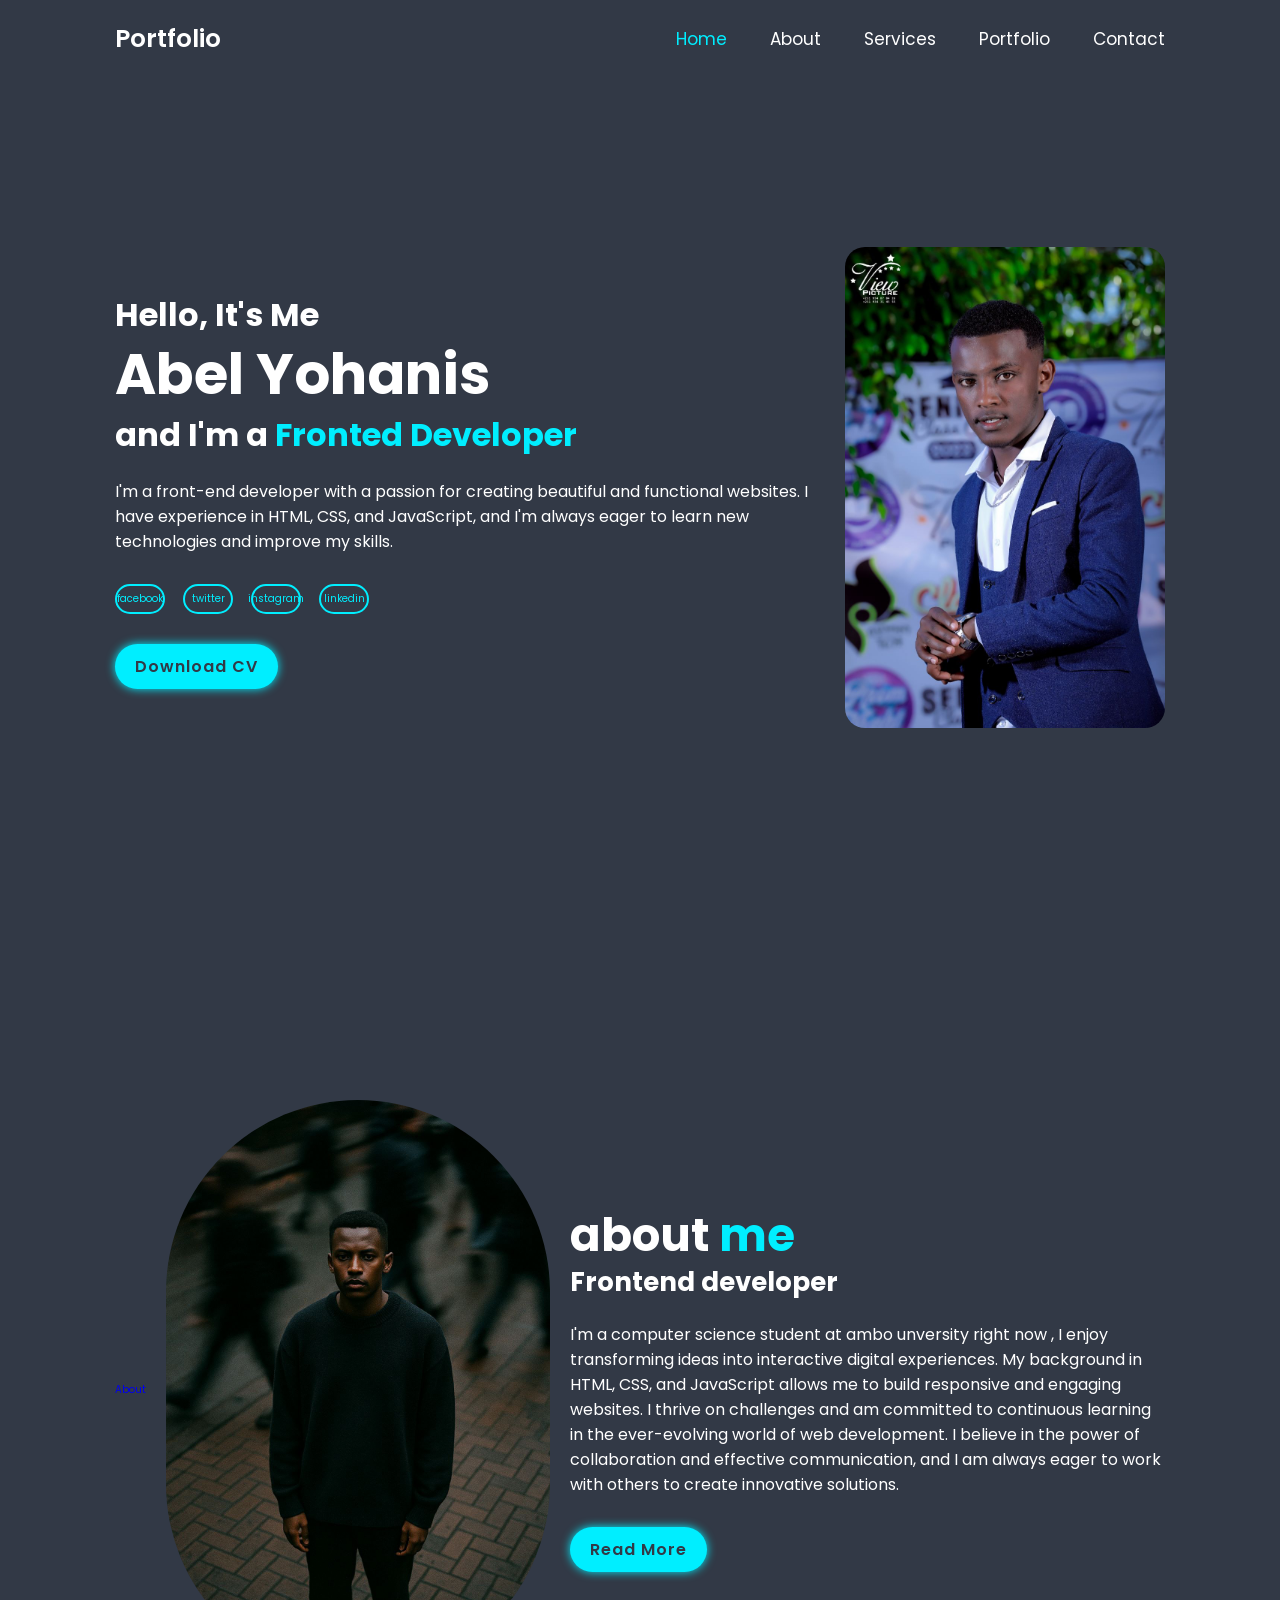
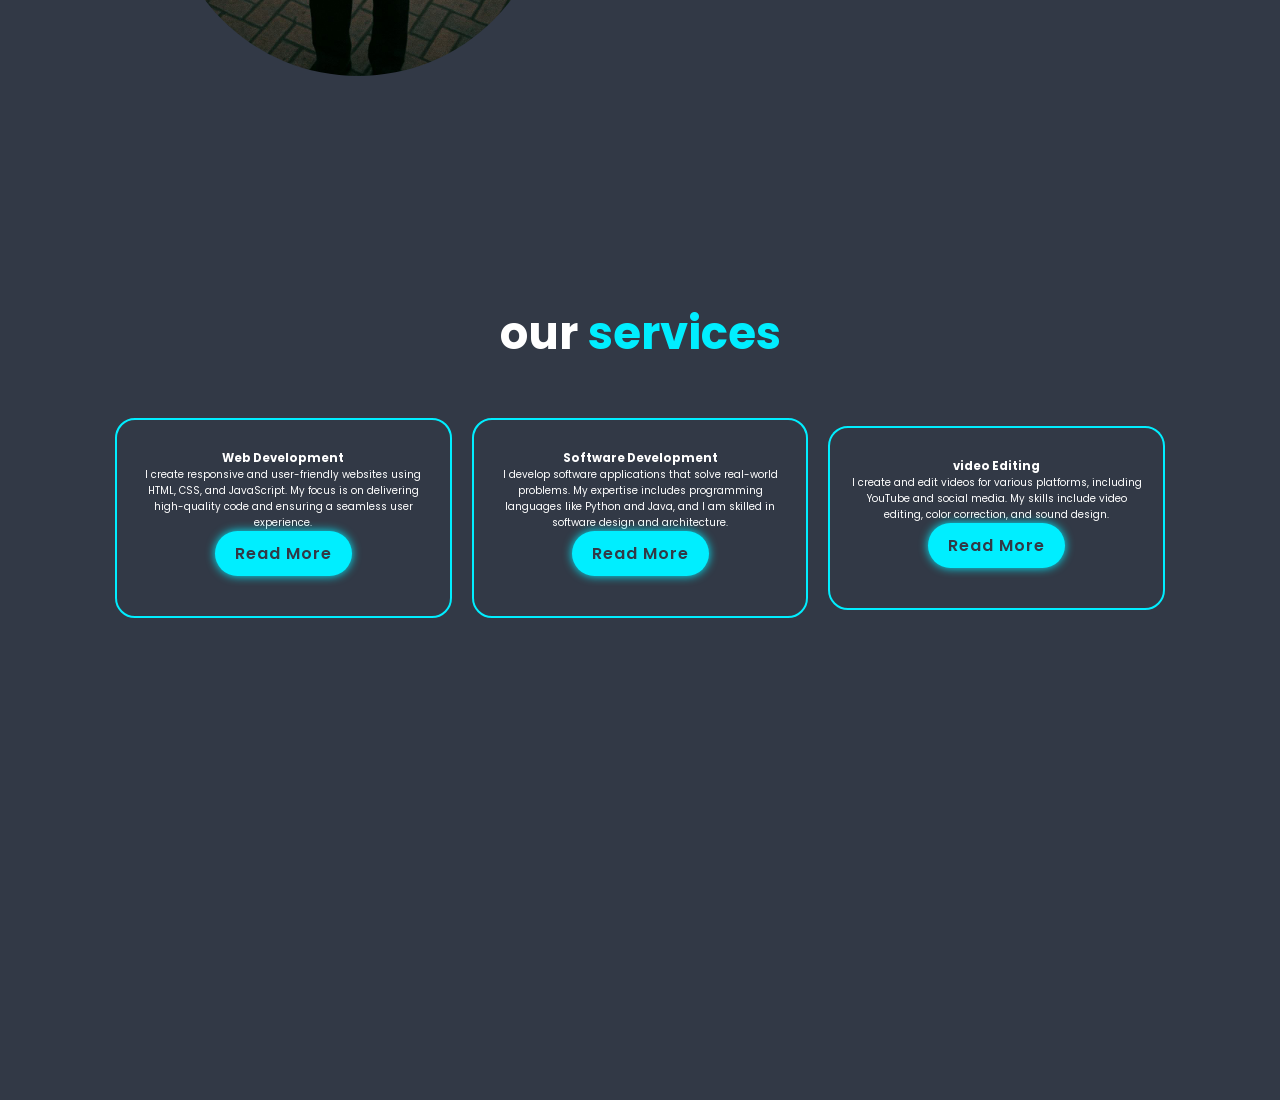
==== index.html @ 01cbc22d "fix: Rename portifolio.html to index.html to fix Vercel 404" ====
<!DOCTYPE html>
<html lang="en" data-theme="dark">
<head>
    <meta charset="UTF-8">
    <meta name="viewport" content="width=device-width, initial-scale=1.0">
    <title>My Portifolio</title>
    <!-- Boxicons CDN (optional, for social icons and menu icon) -->
    <link href="https://unpkg.com/boxicons@2.1.4/css/boxicons.min.css" rel="stylesheet">
    <link rel="stylesheet" href="portifolio.css">
</head>
<body>
    <header class="header">
        <a href="#" class="logo">Portfolio</a>

        <i class="bx bx-menu" id="menu-icon"></i>
        <nav class="navbar">
            <a href="#home" class="active">Home</a>
            
            <a href="#about">About</a>
            <a href="#services">Services</a>
            <a href="#portfolio">Portfolio</a>
            <a href="#contact">Contact</a>
        </nav>
    </header>

        <section class="home" id="home">
            <div class="home-content">
                <h3>Hello, It's Me</h3>
                <h1>Abel Yohanis</h1>
                <h3>and I'm a <span class="typing">Fronted Developer</span></h3>
                <p>I'm a front-end developer with a passion for creating beautiful
                     and functional websites. I have experience in HTML, CSS, and 
                     JavaScript, and I'm always eager to learn new technologies and 
                     improve my skills.</p>
                <div class="social-media">
                    <a href="#">facebook</a>
                    <a href="#">twitter</a>
                    <a href="#">instagram</a>
                    <a href="#">linkedin</a>
                </div>
                <a href="#" class="btn">Download CV</a>
            </div>
            <div class="home-img">
                <img src="photo_6_2025-05-01_08-24-29.jpg" alt="prifile" >
            </div>
        </section>

        <section class="about" id="about">
            <a href="#about" class="activee">About</a>

            <div class="about_img">
                <img src="photo_2025-07-19_10-10-43.jpg" alt="" srcset="">
            </div>
            <div class="about-content">
                <h2 class="heading">about <span>me</span></h2>
                <h3>Frontend developer</h3>
                <p>
                I'm a computer science student at ambo unversity right now  , 
                I enjoy transforming ideas into interactive digital experiences.
                 My background in HTML, CSS, and JavaScript allows me to build responsive and engaging websites. 
             I thrive on challenges and am committed to continuous learning in the ever-evolving world of web development.
             I believe in the power of collaboration and effective communication,
               and I am always eager to work with others to create innovative solutions.
                </p>
                <div class="btn">Read More</div>
            </div> 
        </section>
        
        <section class="services" id="services">
            <h2 class="heading">our <span>services</span></h2>

            <div class="services-container">
                <div class="services-box">
                <h3>Web Development</h3>
                <p>
                    I create responsive and user-friendly websites using HTML, CSS, and JavaScript. 
                    My focus is on delivering high-quality code and ensuring a seamless user experience.
                </p>
                <div class="btn">Read More</div>
            </div>

            <div class="services-box">
                <h3>Software Development</h3>
                <p>
                    I develop software applications that solve real-world problems. 
                    My expertise includes programming languages like Python and Java, 
                    and I am skilled in software design and architecture.
                </p>
                    <div class="btn">Read More</div>
              </div>

            <div class="services-box">
                <h3>video Editing</h3>
                <p>
                    I create and edit videos for various platforms, including YouTube and social media. 
                    My skills include video editing, color correction, and sound design.
                </p>
                <div class="btn">Read More</div>
            </div>
            </div>
        </section>
        <!-- costom js -->
    <script src="portifolio.js"></script>
</body>
</html>
---- portifolio.css ----
@import url('https://fonts.googleapis.com/css2?family=Poppins:wght@300;400;500;600;700;800;900&display=swap');

*{
    margin: 0;
    padding: 0;
    box-sizing: border-box;
    text-decoration: none;
    border: none;
    outline: none;
    scroll-behavior: smooth;
    font-family: 'poppins', sans-serif;
}
:root{
    --bg-color: #323946;
    --second-bg-color: #323946;
    --text-color: #fff;
    --main-color: #0ef;
}
html{
    font-size: 62.5%;
    overflow: hidden;
}
body{
    background-color: var(--bg-color);
    color: var(--text-color);
}
section{
    min-height: 100vh;
    padding: 10rem 9% 2rem;
}
.header{
    position: fixed;
    top: 0;
    left: 0;
    width: 100%;
    padding: 2rem 9%;
    background-color: var(--bg-color);
    display: flex;
    justify-content: space-between;
    align-items: center;
    z-index: 100;
}
.logo{
    font-size: 2.5rem;
    font-weight: 600;
    cursor: default;
    color: var(--text-color);
}                            
.navbar a {
    font-size: 1.7rem;
    color: var(--text-color);
    margin-left: 4rem;
    transition: .3s;
}
.navbar a:hover,
.navbar a.active
{
    color: var(--main-color);

}
#menu-icon{
    display: none;
    font-size: 3.6rem;
    color: var(--text-color);
}
.home{
    display: flex;
    justify-content: center;
    align-items: center;
}

.home-img img {
    width: 25vw;
    border-radius: 20px;
}
.home-content h3{
    font-size: 3.2rem;
    font-weight: 700;
}

.home-content h3:nth-of-type(2) {
    margin-bottom: 2rem;
}

.typing {
    color: var(--main-color);
}
.home-content h1{
    font-size: 5.6rem;
    font-weight: 700;
    line-height: 1.3;
}

.home-content p{
    font-size: 1.6rem;
}

.social-media a {
    display: inline-flex;
    justify-content: center;
    align-items: center;
    width: 5rem;
    height: 3rem;
    background: transparent;
    border: .2rem solid var(--main-color);
    color: var(--main-color);
    border-radius: 50px;
    margin: 3rem 1.5rem 3rem 0;
    transition: .5s ease;
}

.social-media a:hover {
    background: var(--main-color);
    color: var(--second-bg-color);
    box-shadow: 0 0 1rem var(--main-color);
}

.btn{
    padding: 1rem 2rem;
    color: var(--second-bg-color);
    display: inline-block;
    background: var(--main-color);
    box-shadow: 0 0 1rem var(--main-color);
    font-size: 1.6rem;
    letter-spacing: .1rem;
    font-weight: 600;
    border-radius: 4rem;
    transition: .5s ease;
}

.btn:hover {
    box-shadow: none;

}
.about{
    display: flex;
    justify-content: center;
    align-items: center;
    gap: 2rem;
    background: var(--second-bg-color);
} 

span{
    color: var(--main-color);
}

.about_img img{
    width: 30vw;
    border-radius: 400px;
}
.heading{
    text-align: center;
    font-size: 4.5rem;
}
.about-content h2{
    text-align: left;
    line-height: 1.2;
}
.about-content h3{
    font-size: 2.6rem;
}
.about-content p {
    font-size: 1.6rem;
    margin: 2rem 0 3rem;
}

.services h2{
    margin-bottom: 5rem;
}
.services-container{
    display: flex;
    justify-content: center;
    align-items: center;
    gap: 2rem;
    flex-wrap: wrap;
    gap: 2rem;
}
.services-container  .services-box{
    flex: 1 1 30rem;
    background: var(--second-bg-color);
    padding: 3rem 2rem 4rem;
    border-radius: 2rem;
    text-align: center;
    border: .2rem solid var(--main-color);
}
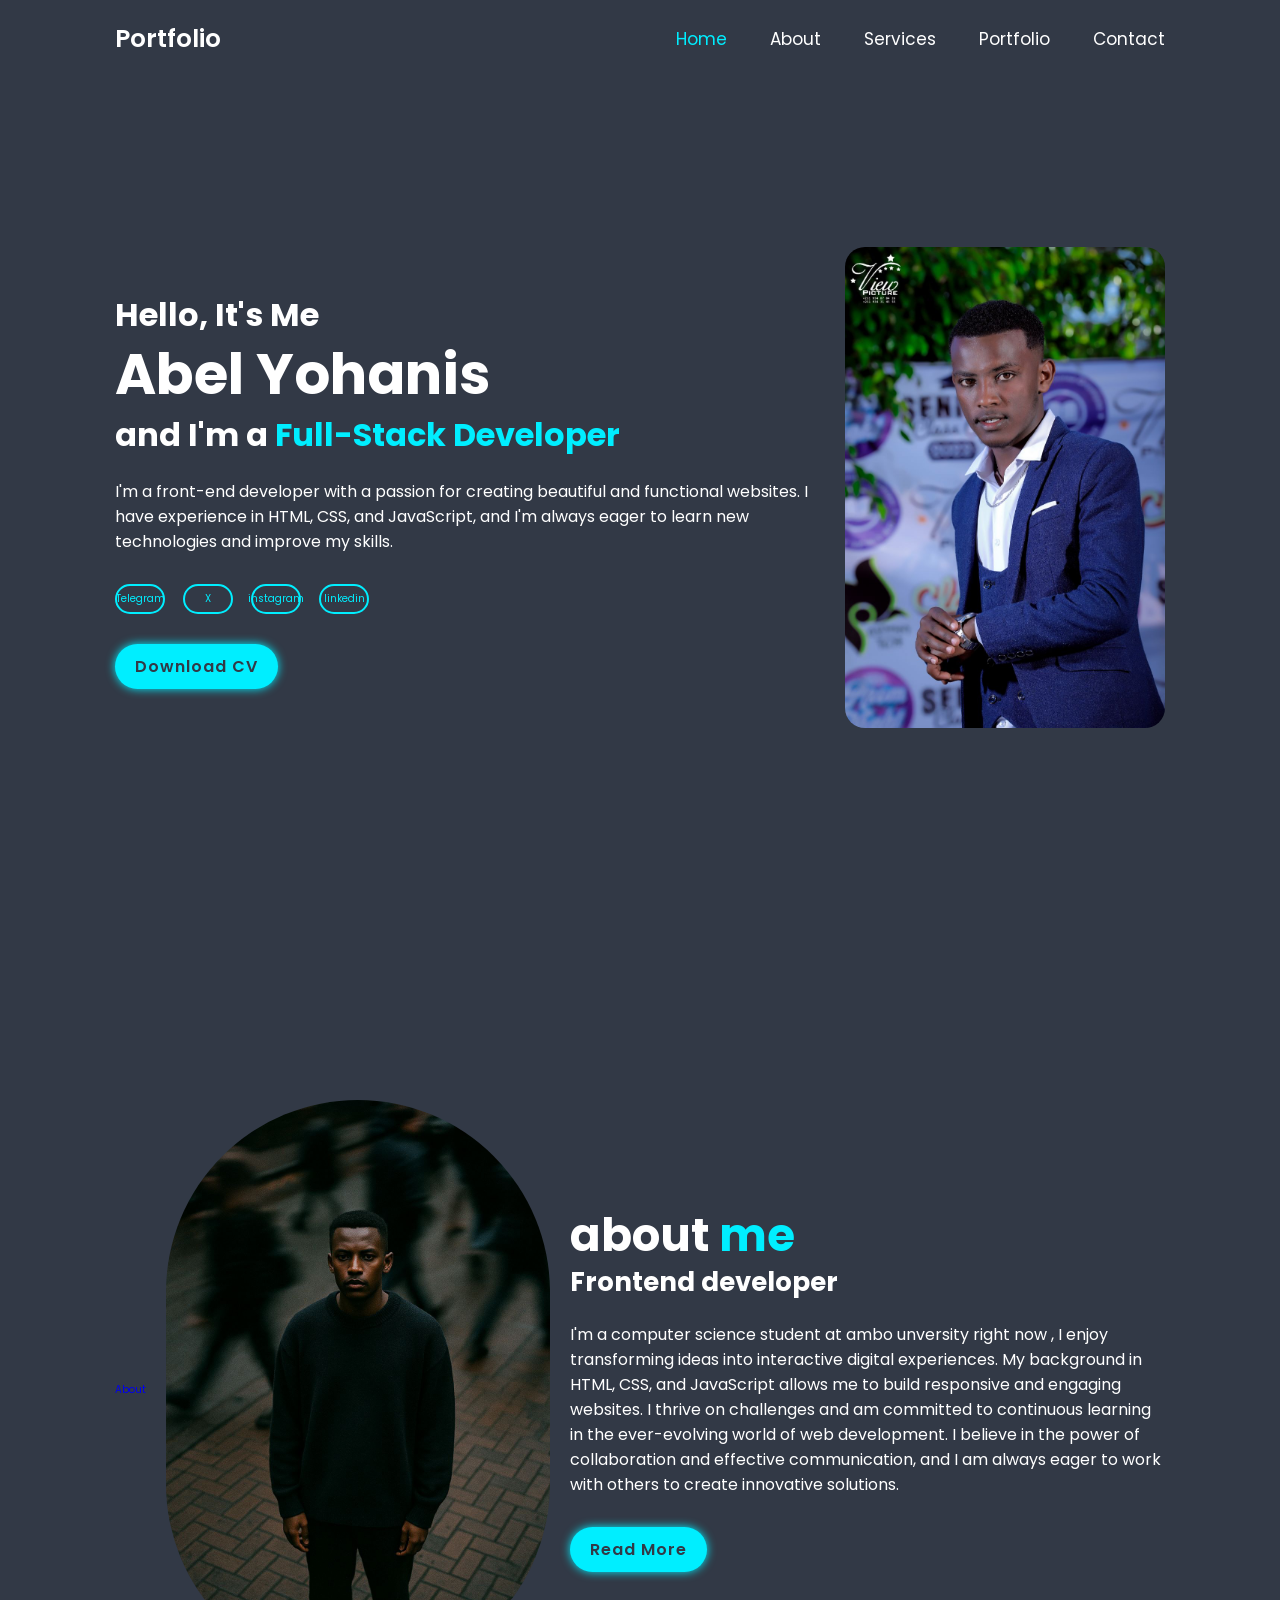
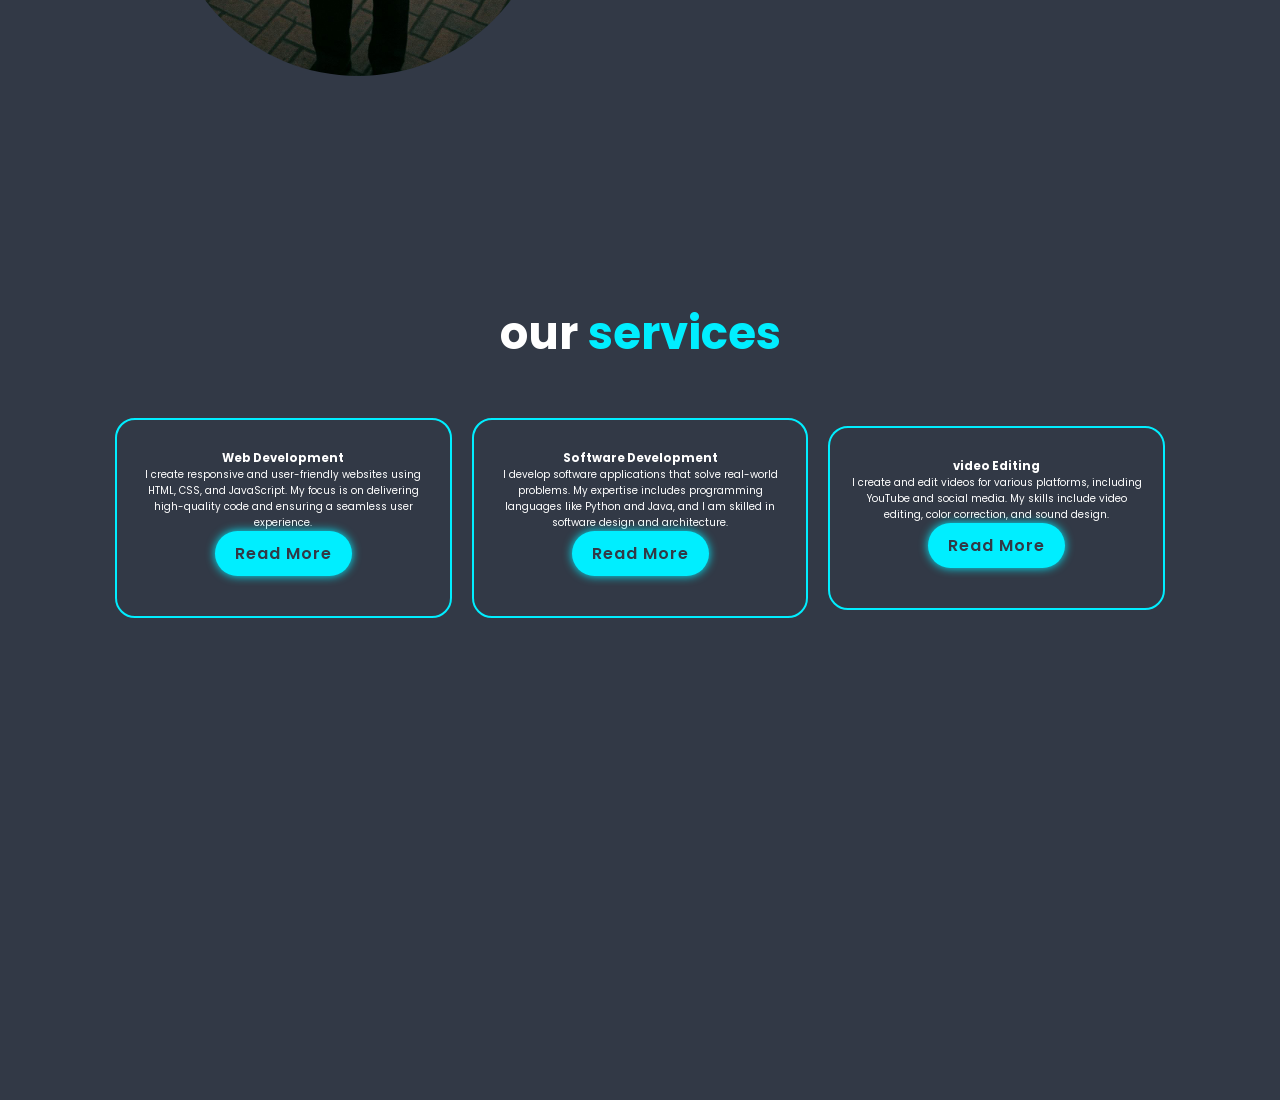
==== commit 87fca512: "feat: Add social media links(Telegram, x, Instagram, LinkedIn). and implement favicon" ====
--- a/index.html
+++ b/index.html
@@ -3,7 +3,8 @@
 <head>
     <meta charset="UTF-8">
     <meta name="viewport" content="width=device-width, initial-scale=1.0">
-    <title>My Portifolio</title>
+    <title>Abelx</title>
+    <link rel="icon" type="image/png" href="/photo_2025-12-13_04-03-43.jpg" />
     <!-- Boxicons CDN (optional, for social icons and menu icon) -->
     <link href="https://unpkg.com/boxicons@2.1.4/css/boxicons.min.css" rel="stylesheet">
     <link rel="stylesheet" href="portifolio.css">
@@ -27,18 +28,18 @@
             <div class="home-content">
                 <h3>Hello, It's Me</h3>
                 <h1>Abel Yohanis</h1>
-                <h3>and I'm a <span class="typing">Fronted Developer</span></h3>
+                <h3>and I'm a <span class="typing">Full-Stack Developer</span></h3>
                 <p>I'm a front-end developer with a passion for creating beautiful
                      and functional websites. I have experience in HTML, CSS, and 
                      JavaScript, and I'm always eager to learn new technologies and 
                      improve my skills.</p>
                 <div class="social-media">
-                    <a href="#">facebook</a>
-                    <a href="#">twitter</a>
-                    <a href="#">instagram</a>
-                    <a href="#">linkedin</a>
+                    <a href="https://t.me/Ablex5">Telegram</a>
+                    <a href="https://x.com/AbelYohani35308">X</a>
+                    <a href="https://www.instagram.com/abel19125/">instagram</a>
+                    <a href="https://www.linkedin.com/in/abel-yohanis-9227b7357/">linkedin</a>
                 </div>
-                <a href="#" class="btn">Download CV</a>
+                <a href="https://drive.google.com/file/d/1fteWUN1TQDoRchs7F1MGDTt6HqhfW1L-/view?usp=sharing" class="btn">Download CV</a>
             </div>
             <div class="home-img">
                 <img src="photo_6_2025-05-01_08-24-29.jpg" alt="prifile" >
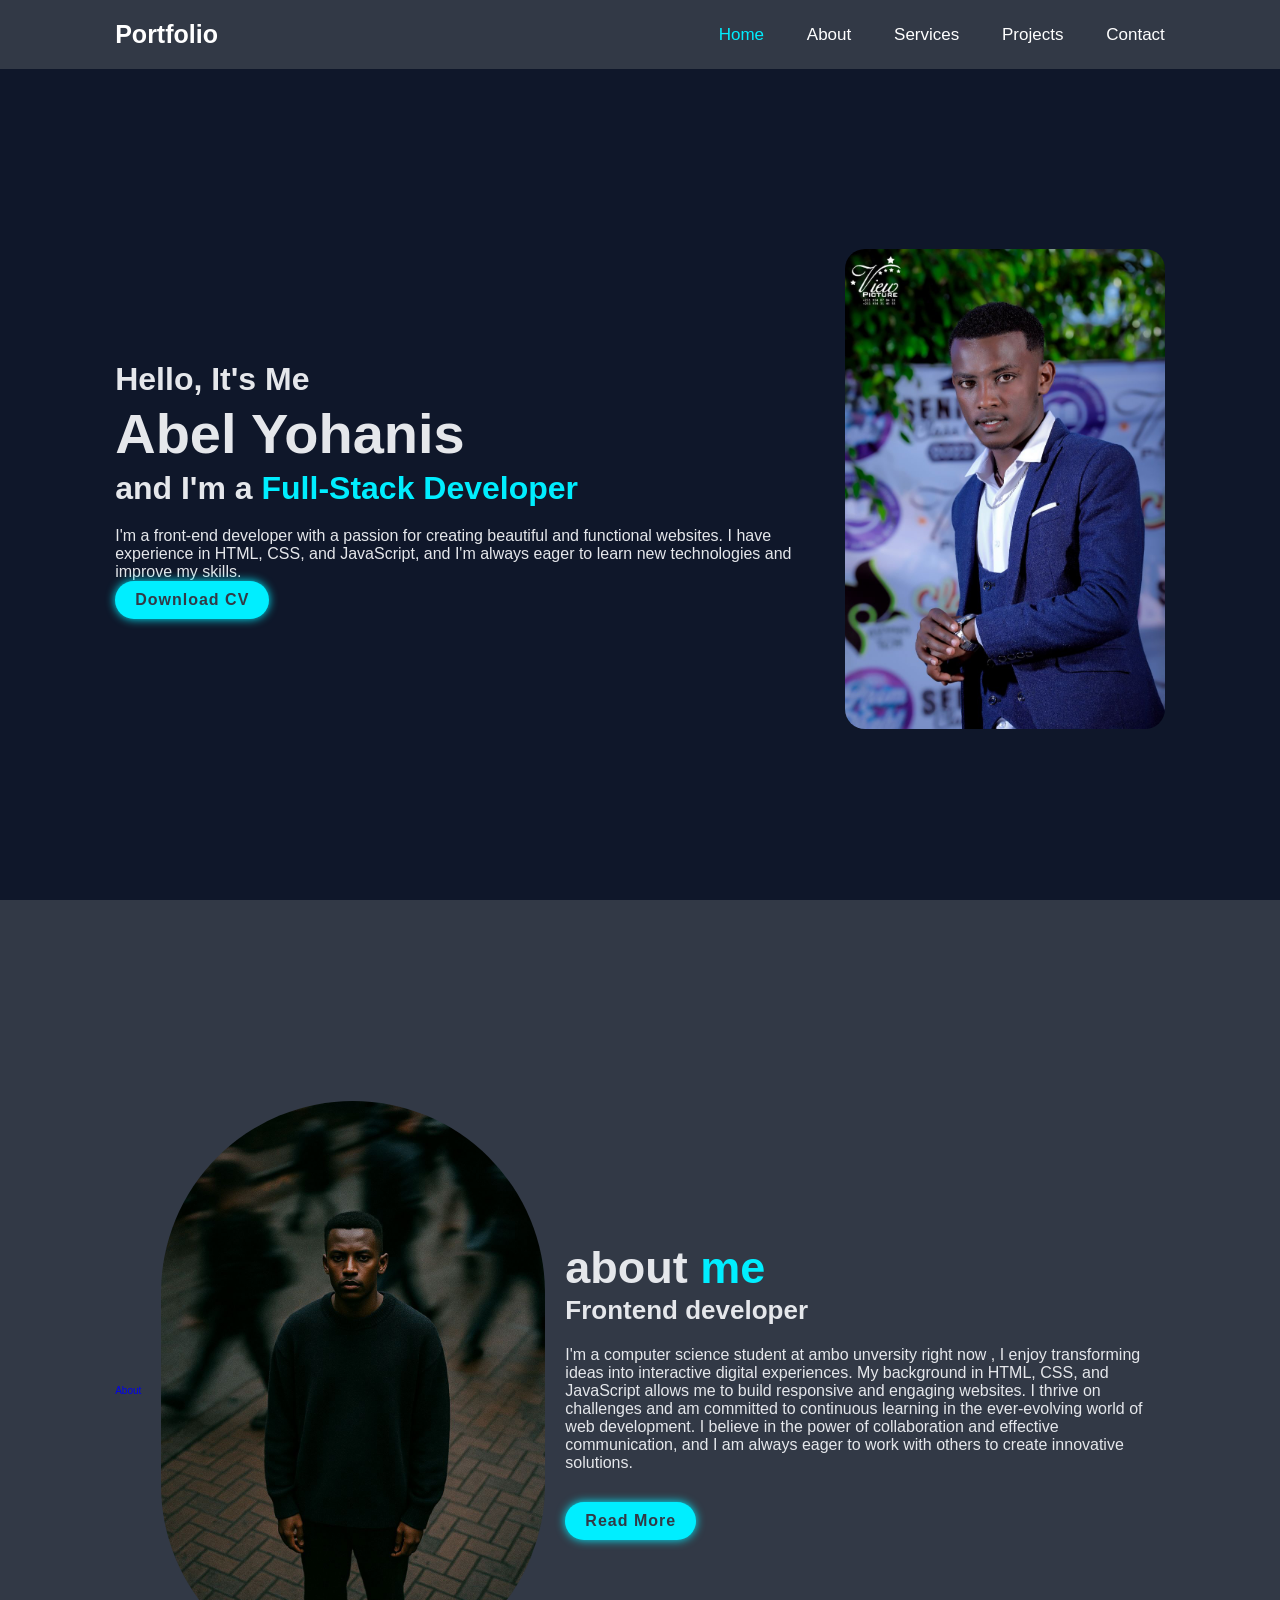
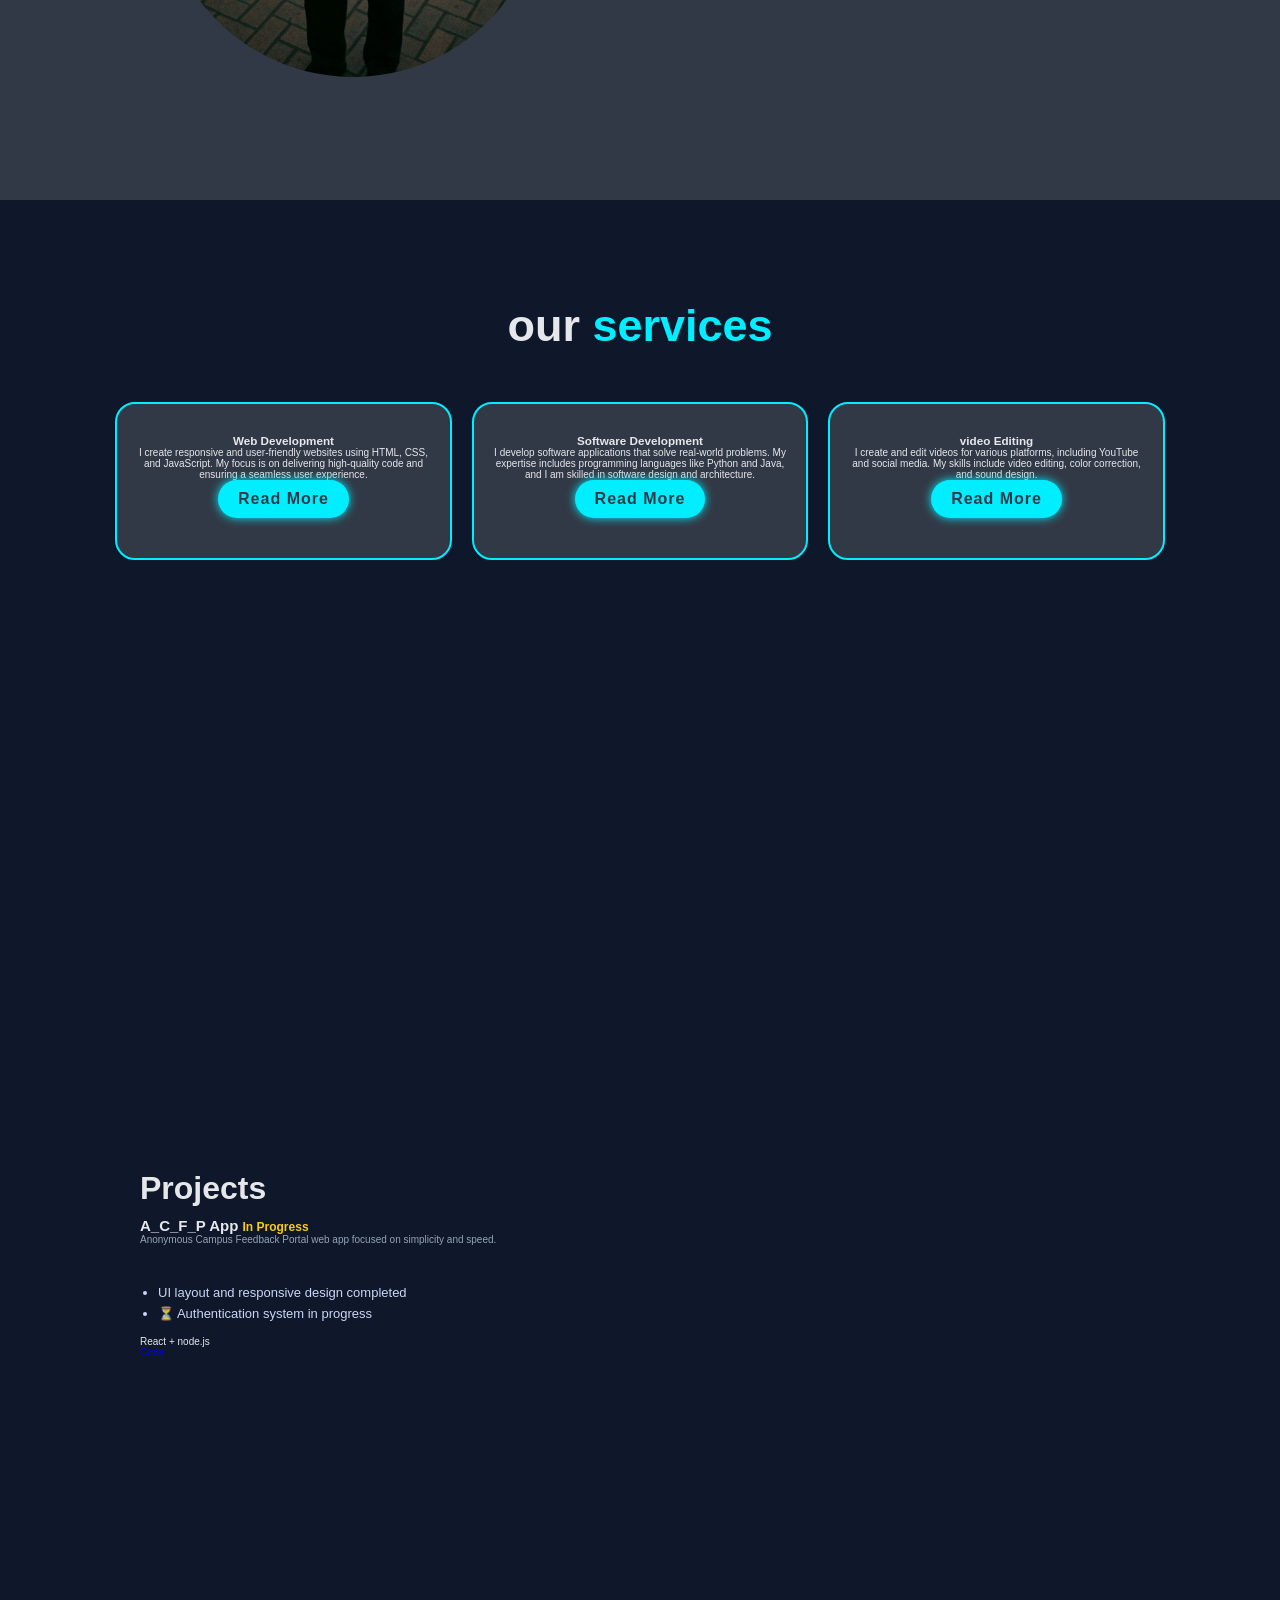
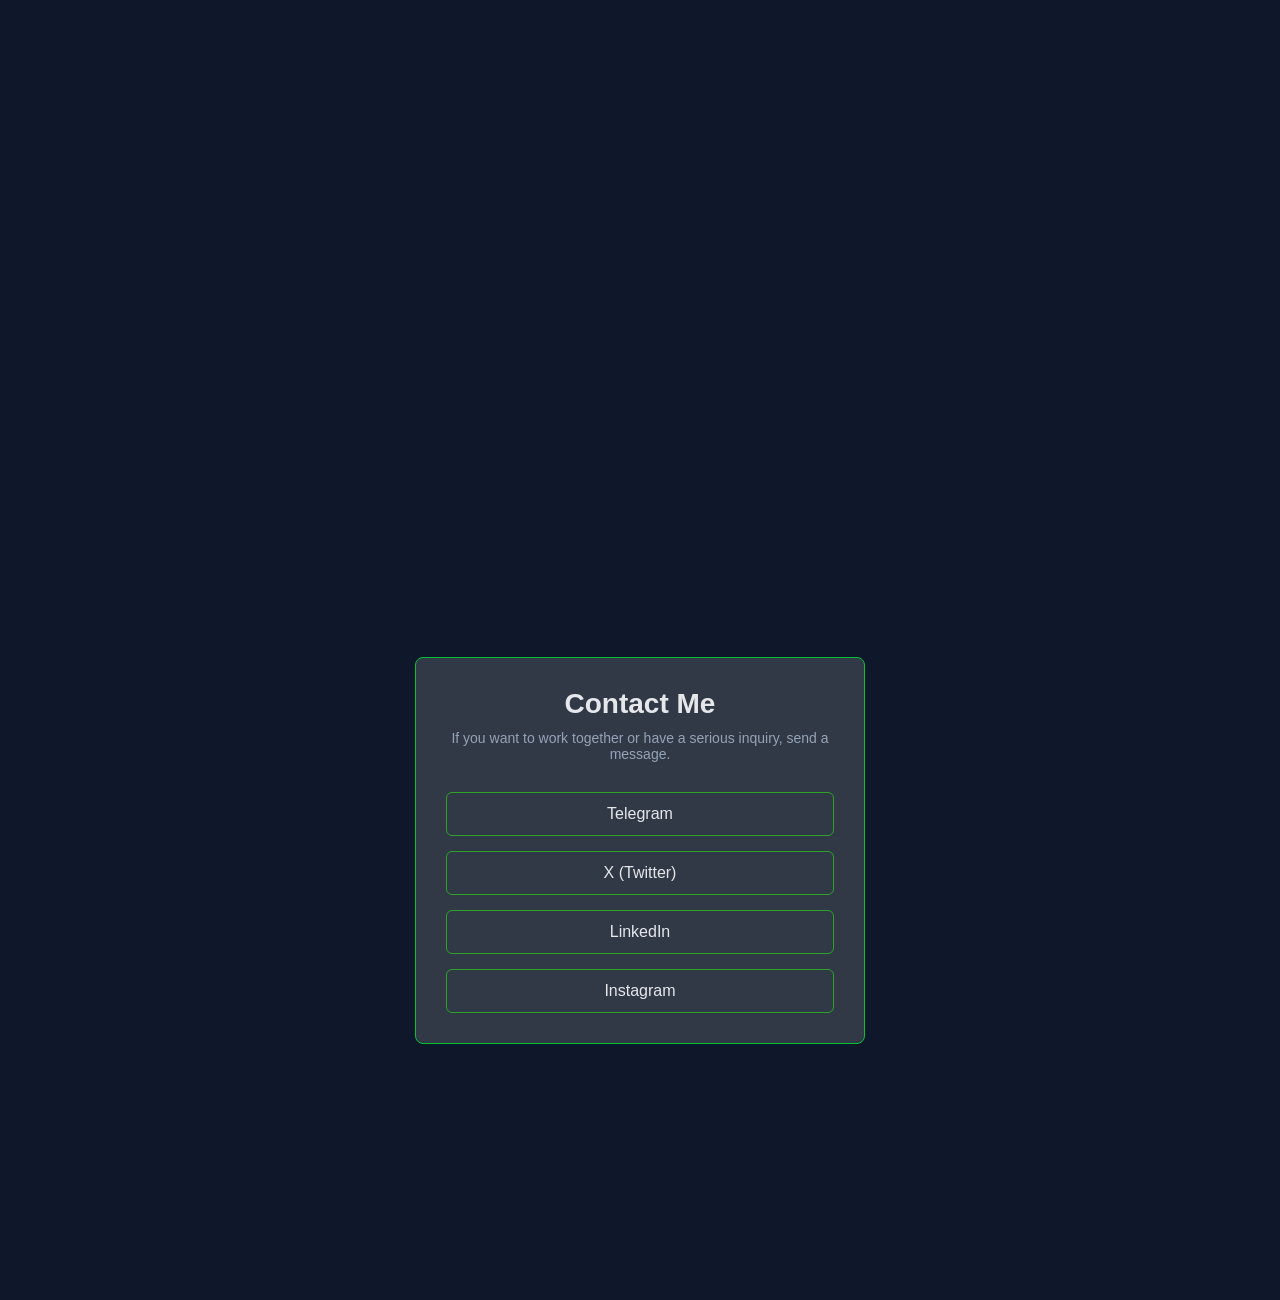
==== commit cfc3ea6c: "feat: add Projects and Contact Section" ====
--- a/index.html
+++ b/index.html
@@ -1,5 +1,6 @@
 <!DOCTYPE html>
 <html lang="en" data-theme="dark">
+
 <head>
     <meta charset="UTF-8">
     <meta name="viewport" content="width=device-width, initial-scale=1.0">
@@ -9,72 +10,70 @@
     <link href="https://unpkg.com/boxicons@2.1.4/css/boxicons.min.css" rel="stylesheet">
     <link rel="stylesheet" href="portifolio.css">
 </head>
+
 <body>
     <header class="header">
         <a href="#" class="logo">Portfolio</a>
 
         <i class="bx bx-menu" id="menu-icon"></i>
         <nav class="navbar">
+
             <a href="#home" class="active">Home</a>
-            
+
             <a href="#about">About</a>
             <a href="#services">Services</a>
-            <a href="#portfolio">Portfolio</a>
+            <a href="#projects">Projects</a>
             <a href="#contact">Contact</a>
         </nav>
     </header>
 
-        <section class="home" id="home">
-            <div class="home-content">
-                <h3>Hello, It's Me</h3>
-                <h1>Abel Yohanis</h1>
-                <h3>and I'm a <span class="typing">Full-Stack Developer</span></h3>
-                <p>I'm a front-end developer with a passion for creating beautiful
-                     and functional websites. I have experience in HTML, CSS, and 
-                     JavaScript, and I'm always eager to learn new technologies and 
-                     improve my skills.</p>
-                <div class="social-media">
-                    <a href="https://t.me/Ablex5">Telegram</a>
-                    <a href="https://x.com/AbelYohani35308">X</a>
-                    <a href="https://www.instagram.com/abel19125/">instagram</a>
-                    <a href="https://www.linkedin.com/in/abel-yohanis-9227b7357/">linkedin</a>
-                </div>
-                <a href="https://drive.google.com/file/d/1fteWUN1TQDoRchs7F1MGDTt6HqhfW1L-/view?usp=sharing" class="btn">Download CV</a>
-            </div>
-            <div class="home-img">
-                <img src="photo_6_2025-05-01_08-24-29.jpg" alt="prifile" >
-            </div>
-        </section>
+    <section class="home" id="home">
+        <div class="home-content">
+            <h3>Hello, It's Me</h3>
+            <h1>Abel Yohanis</h1>
+            <h3>and I'm a <span class="typing">Full-Stack Developer</span></h3>
+            <p>I'm a front-end developer with a passion for creating beautiful
+                and functional websites. I have experience in HTML, CSS, and
+                JavaScript, and I'm always eager to learn new technologies and
+                improve my skills.</p>
+            <a href="https://drive.google.com/file/d/1fteWUN1TQDoRchs7F1MGDTt6HqhfW1L-/view?usp=sharing"
+                class="btn">Download CV</a>
+        </div>
+        <div class="home-img">
+            <img src="photo_6_2025-05-01_08-24-29.jpg" alt="prifile">
+        </div>
+    </section>
 
-        <section class="about" id="about">
-            <a href="#about" class="activee">About</a>
+    <section class="about" id="about">
+        <a href="#about" class="activee">About</a>
 
-            <div class="about_img">
-                <img src="photo_2025-07-19_10-10-43.jpg" alt="" srcset="">
-            </div>
-            <div class="about-content">
-                <h2 class="heading">about <span>me</span></h2>
-                <h3>Frontend developer</h3>
-                <p>
-                I'm a computer science student at ambo unversity right now  , 
+        <div class="about_img">
+            <img src="photo_2025-07-19_10-10-43.jpg" alt="" srcset="">
+        </div>
+        <div class="about-content">
+            <h2 class="heading">about <span>me</span></h2>
+            <h3>Frontend developer</h3>
+            <p>
+                I'm a computer science student at ambo unversity right now ,
                 I enjoy transforming ideas into interactive digital experiences.
-                 My background in HTML, CSS, and JavaScript allows me to build responsive and engaging websites. 
-             I thrive on challenges and am committed to continuous learning in the ever-evolving world of web development.
-             I believe in the power of collaboration and effective communication,
-               and I am always eager to work with others to create innovative solutions.
-                </p>
-                <div class="btn">Read More</div>
-            </div> 
-        </section>
-        
-        <section class="services" id="services">
-            <h2 class="heading">our <span>services</span></h2>
+                My background in HTML, CSS, and JavaScript allows me to build responsive and engaging websites.
+                I thrive on challenges and am committed to continuous learning in the ever-evolving world of web
+                development.
+                I believe in the power of collaboration and effective communication,
+                and I am always eager to work with others to create innovative solutions.
+            </p>
+            <div class="btn">Read More</div>
+        </div>
+    </section>
 
-            <div class="services-container">
-                <div class="services-box">
+    <section class="services" id="services">
+        <h2 class="heading">our <span>services</span></h2>
+
+        <div class="services-container">
+            <div class="services-box">
                 <h3>Web Development</h3>
                 <p>
-                    I create responsive and user-friendly websites using HTML, CSS, and JavaScript. 
+                    I create responsive and user-friendly websites using HTML, CSS, and JavaScript.
                     My focus is on delivering high-quality code and ensuring a seamless user experience.
                 </p>
                 <div class="btn">Read More</div>
@@ -83,24 +82,70 @@
             <div class="services-box">
                 <h3>Software Development</h3>
                 <p>
-                    I develop software applications that solve real-world problems. 
-                    My expertise includes programming languages like Python and Java, 
+                    I develop software applications that solve real-world problems.
+                    My expertise includes programming languages like Python and Java,
                     and I am skilled in software design and architecture.
                 </p>
-                    <div class="btn">Read More</div>
-              </div>
+                <div class="btn">Read More</div>
+            </div>
 
             <div class="services-box">
                 <h3>video Editing</h3>
                 <p>
-                    I create and edit videos for various platforms, including YouTube and social media. 
+                    I create and edit videos for various platforms, including YouTube and social media.
                     My skills include video editing, color correction, and sound design.
                 </p>
                 <div class="btn">Read More</div>
             </div>
+        </div>
+    </section>
+    <section class="projects" id="projects">
+        <div class="projects-container">
+
+            <h1>Projects</h1>
+            <div class="project-grid">
+                <div class="project-card">
+                    <h2> A_C_F_P App <span class="status">In Progress</span></h2>
+
+                    <p>
+                       Anonymous Campus Feedback Portal web app focused on simplicity and speed.
+                    </p>
+
+                    <ul class="project-details">
+                        <li> UI layout and responsive design completed</li>
+                        <li>⏳ Authentication system in progress</li>
+                    </ul>
+
+                    <div class="project-tech">React + node.js</div>
+
+                    <div class="project-links">
+                        <a href="#" target="_blank">Code</a>
+                    </div>
+                </div>
+
             </div>
-        </section>
-        <!-- costom js -->
+
+        </div>
+    </section>
+    <section class="contact" id="contact">
+        <div class="contact-container">
+
+            <h1>Contact Me</h1>
+            <p>If you want to work together or have a serious inquiry, send a message.</p>
+
+            <div class="social-links">
+                <a href="https://t.me/Ablex5" target="_blank">Telegram</a>
+                <a href="https://x.com/AbelYohani35308" target="_blank">X (Twitter)</a>
+                <a href="https://www.linkedin.com/in/abel-yohanis-9227b7357/" target="_blank">LinkedIn</a>
+                <a href="https://www.instagram.com/abel19125/" target="_blank">Instagram</a>
+            </div>
+
+        </div>
+
+        </div>
+    </section>
+    <!-- costom js -->
     <script src="portifolio.js"></script>
 </body>
+
 </html>
--- a/portifolio.css
+++ b/portifolio.css
@@ -182,4 +182,110 @@
     border-radius: 2rem;
     text-align: center;
     border: .2rem solid var(--main-color);
-}+}
+
+.contact {
+  min-height: 100vh;
+  display: flex;
+  align-items: center;
+  justify-content: center;
+  padding: 40px 20px;
+}
+
+.contact-container {
+  max-width: 450px;
+  width: 100%;
+  background-color: var(--second-bg-color);
+  padding: 30px;
+  border-radius: 8px;
+  text-align: center;
+  border: 1px solid #04c333;
+}
+
+.contact-container h1 {
+  font-size: 28px;
+  margin-bottom: 10px;
+}
+
+.contact-container p {
+  font-size: 14px;
+  color: #94a3b8;
+  margin-bottom: 30px;
+}
+
+.social-links {
+  display: flex;
+  flex-direction: column;
+  gap: 15px;
+}
+
+.social-links a {
+  text-decoration: none;
+  padding: 12px;
+  border: 1px solid #2da325;
+  border-radius: 6px;
+  color: #e5e7eb;
+  font-size: 16px;
+  transition: all 0.2s ease;
+}
+
+.social-links a:hover {
+  background-color: #38bdf8;
+  color: #020617;
+  border-color: #38bdf8;
+}
+* {
+  margin: 0;
+  padding: 0;
+  box-sizing: border-box;
+  font-family: Arial, Helvetica, sans-serif;
+}
+
+body {
+  background-color: #0f172a;
+  color: #e5e7eb;
+}
+
+.projects {
+  min-height: 100vh;
+  padding: 60px 20px;
+  display: flex;
+  justify-content: center;
+}
+
+.projects-container {
+  width: 100%;
+  max-width: 1000px;
+  margin-top: 10px;
+}
+
+.projects-container h1 {
+  font-size: 32px;
+  margin-bottom: 10px;
+}
+
+.projects-container p {
+  color: #94a3b8;
+  margin-bottom: 40px;
+}
+
+.project-grid {
+  display: grid;
+  grid-template-columns: repeat(auto-fit, minmax(280px, 1fr));
+  gap: 25px;
+}
+.status {
+  font-size: 12px;
+  color: #facc15;
+}
+
+.project-details {
+  font-size: 13px;
+  margin: 15px 0;
+  padding-left: 18px;
+  color: #cbd5f5;
+}
+
+.project-details li {
+  margin-bottom: 6px;
+}
